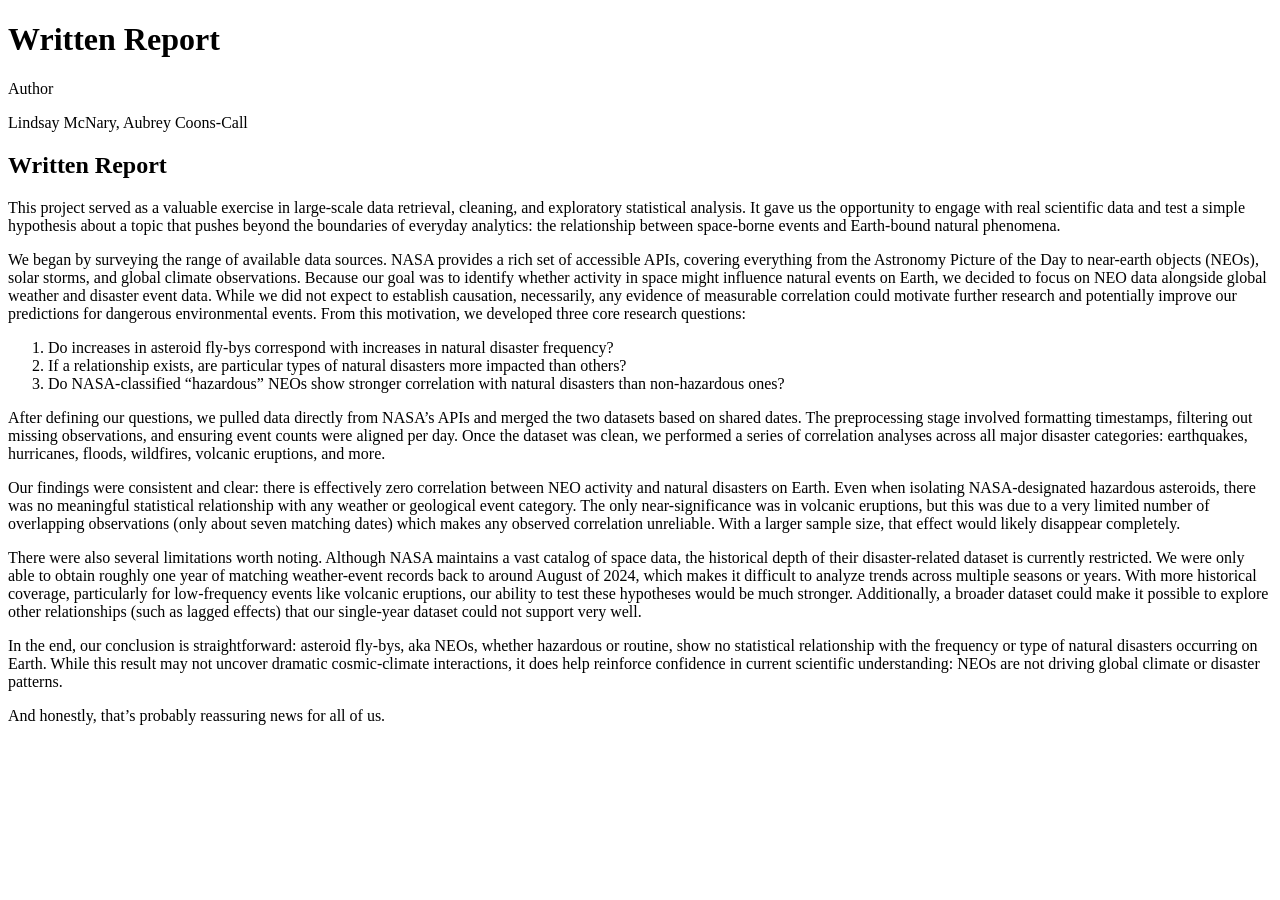
==== docs/index.html @ 2dbac59f "Add files via upload" ====
<!DOCTYPE html>
<html xmlns="http://www.w3.org/1999/xhtml" lang="en" xml:lang="en"><head>

<meta charset="utf-8">
<meta name="generator" content="quarto-1.5.57">

<meta name="viewport" content="width=device-width, initial-scale=1.0, user-scalable=yes">

<meta name="author" content="Lindsay McNary, Aubrey Coons-Call">

<title>Written Report</title>
<style>
code{white-space: pre-wrap;}
span.smallcaps{font-variant: small-caps;}
div.columns{display: flex; gap: min(4vw, 1.5em);}
div.column{flex: auto; overflow-x: auto;}
div.hanging-indent{margin-left: 1.5em; text-indent: -1.5em;}
ul.task-list{list-style: none;}
ul.task-list li input[type="checkbox"] {
  width: 0.8em;
  margin: 0 0.8em 0.2em -1em; /* quarto-specific, see https://github.com/quarto-dev/quarto-cli/issues/4556 */ 
  vertical-align: middle;
}
</style>


<script src="Written_Report_files/libs/clipboard/clipboard.min.js"></script>
<script src="Written_Report_files/libs/quarto-html/quarto.js"></script>
<script src="Written_Report_files/libs/quarto-html/popper.min.js"></script>
<script src="Written_Report_files/libs/quarto-html/tippy.umd.min.js"></script>
<script src="Written_Report_files/libs/quarto-html/anchor.min.js"></script>
<link href="Written_Report_files/libs/quarto-html/tippy.css" rel="stylesheet">
<link href="Written_Report_files/libs/quarto-html/quarto-syntax-highlighting.css" rel="stylesheet" id="quarto-text-highlighting-styles">
<script src="Written_Report_files/libs/bootstrap/bootstrap.min.js"></script>
<link href="Written_Report_files/libs/bootstrap/bootstrap-icons.css" rel="stylesheet">
<link href="Written_Report_files/libs/bootstrap/bootstrap.min.css" rel="stylesheet" id="quarto-bootstrap" data-mode="light">


</head>

<body class="fullcontent">

<div id="quarto-content" class="page-columns page-rows-contents page-layout-article">

<main class="content" id="quarto-document-content">

<header id="title-block-header" class="quarto-title-block default">
<div class="quarto-title">
<h1 class="title">Written Report</h1>
</div>



<div class="quarto-title-meta">

    <div>
    <div class="quarto-title-meta-heading">Author</div>
    <div class="quarto-title-meta-contents">
             <p>Lindsay McNary, Aubrey Coons-Call </p>
          </div>
  </div>
    
  
    
  </div>
  


</header>


<section id="written-report" class="level1">
<h1>Written Report</h1>
<p>This project served as a valuable exercise in large-scale data retrieval, cleaning, and exploratory statistical analysis. It gave us the opportunity to engage with real scientific data and test a simple hypothesis about a topic that pushes beyond the boundaries of everyday analytics: the relationship between space-borne events and Earth-bound natural phenomena.</p>
<p>We began by surveying the range of available data sources. NASA provides a rich set of accessible APIs, covering everything from the Astronomy Picture of the Day to near-earth objects (NEOs), solar storms, and global climate observations. Because our goal was to identify whether activity in space might influence natural events on Earth, we decided to focus on NEO data alongside global weather and disaster event data. While we did not expect to establish causation, necessarily, any evidence of measurable correlation could motivate further research and potentially improve our predictions for dangerous environmental events. From this motivation, we developed three core research questions:</p>
<ol type="1">
<li>Do increases in asteroid fly-bys correspond with increases in natural disaster frequency?</li>
<li>If a relationship exists, are particular types of natural disasters more impacted than others?</li>
<li>Do NASA-classified “hazardous” NEOs show stronger correlation with natural disasters than non-hazardous ones?</li>
</ol>
<p>After defining our questions, we pulled data directly from NASA’s APIs and merged the two datasets based on shared dates. The preprocessing stage involved formatting timestamps, filtering out missing observations, and ensuring event counts were aligned per day. Once the dataset was clean, we performed a series of correlation analyses across all major disaster categories: earthquakes, hurricanes, floods, wildfires, volcanic eruptions, and more.</p>
<p>Our findings were consistent and clear: there is effectively zero correlation between NEO activity and natural disasters on Earth. Even when isolating NASA-designated hazardous asteroids, there was no meaningful statistical relationship with any weather or geological event category. The only near-significance was in volcanic eruptions, but this was due to a very limited number of overlapping observations (only about seven matching dates) which makes any observed correlation unreliable. With a larger sample size, that effect would likely disappear completely.</p>
<p>There were also several limitations worth noting. Although NASA maintains a vast catalog of space data, the historical depth of their disaster-related dataset is currently restricted. We were only able to obtain roughly one year of matching weather-event records back to around August of 2024, which makes it difficult to analyze trends across multiple seasons or years. With more historical coverage, particularly for low-frequency events like volcanic eruptions, our ability to test these hypotheses would be much stronger. Additionally, a broader dataset could make it possible to explore other relationships (such as lagged effects) that our single-year dataset could not support very well.</p>
<p>In the end, our conclusion is straightforward: asteroid fly-bys, aka NEOs, whether hazardous or routine, show no statistical relationship with the frequency or type of natural disasters occurring on Earth. While this result may not uncover dramatic cosmic-climate interactions, it does help reinforce confidence in current scientific understanding: NEOs are not driving global climate or disaster patterns.</p>
<p>And honestly, that’s probably reassuring news for all of us.</p>
</section>

</main>
<!-- /main column -->
<script id="quarto-html-after-body" type="application/javascript">
window.document.addEventListener("DOMContentLoaded", function (event) {
  const toggleBodyColorMode = (bsSheetEl) => {
    const mode = bsSheetEl.getAttribute("data-mode");
    const bodyEl = window.document.querySelector("body");
    if (mode === "dark") {
      bodyEl.classList.add("quarto-dark");
      bodyEl.classList.remove("quarto-light");
    } else {
      bodyEl.classList.add("quarto-light");
      bodyEl.classList.remove("quarto-dark");
    }
  }
  const toggleBodyColorPrimary = () => {
    const bsSheetEl = window.document.querySelector("link#quarto-bootstrap");
    if (bsSheetEl) {
      toggleBodyColorMode(bsSheetEl);
    }
  }
  toggleBodyColorPrimary();  
  const icon = "";
  const anchorJS = new window.AnchorJS();
  anchorJS.options = {
    placement: 'right',
    icon: icon
  };
  anchorJS.add('.anchored');
  const isCodeAnnotation = (el) => {
    for (const clz of el.classList) {
      if (clz.startsWith('code-annotation-')) {                     
        return true;
      }
    }
    return false;
  }
  const onCopySuccess = function(e) {
    // button target
    const button = e.trigger;
    // don't keep focus
    button.blur();
    // flash "checked"
    button.classList.add('code-copy-button-checked');
    var currentTitle = button.getAttribute("title");
    button.setAttribute("title", "Copied!");
    let tooltip;
    if (window.bootstrap) {
      button.setAttribute("data-bs-toggle", "tooltip");
      button.setAttribute("data-bs-placement", "left");
      button.setAttribute("data-bs-title", "Copied!");
      tooltip = new bootstrap.Tooltip(button, 
        { trigger: "manual", 
          customClass: "code-copy-button-tooltip",
          offset: [0, -8]});
      tooltip.show();    
    }
    setTimeout(function() {
      if (tooltip) {
        tooltip.hide();
        button.removeAttribute("data-bs-title");
        button.removeAttribute("data-bs-toggle");
        button.removeAttribute("data-bs-placement");
      }
      button.setAttribute("title", currentTitle);
      button.classList.remove('code-copy-button-checked');
    }, 1000);
    // clear code selection
    e.clearSelection();
  }
  const getTextToCopy = function(trigger) {
      const codeEl = trigger.previousElementSibling.cloneNode(true);
      for (const childEl of codeEl.children) {
        if (isCodeAnnotation(childEl)) {
          childEl.remove();
        }
      }
      return codeEl.innerText;
  }
  const clipboard = new window.ClipboardJS('.code-copy-button:not([data-in-quarto-modal])', {
    text: getTextToCopy
  });
  clipboard.on('success', onCopySuccess);
  if (window.document.getElementById('quarto-embedded-source-code-modal')) {
    // For code content inside modals, clipBoardJS needs to be initialized with a container option
    // TODO: Check when it could be a function (https://github.com/zenorocha/clipboard.js/issues/860)
    const clipboardModal = new window.ClipboardJS('.code-copy-button[data-in-quarto-modal]', {
      text: getTextToCopy,
      container: window.document.getElementById('quarto-embedded-source-code-modal')
    });
    clipboardModal.on('success', onCopySuccess);
  }
    var localhostRegex = new RegExp(/^(?:http|https):\/\/localhost\:?[0-9]*\//);
    var mailtoRegex = new RegExp(/^mailto:/);
      var filterRegex = new RegExp('/' + window.location.host + '/');
    var isInternal = (href) => {
        return filterRegex.test(href) || localhostRegex.test(href) || mailtoRegex.test(href);
    }
    // Inspect non-navigation links and adorn them if external
 	var links = window.document.querySelectorAll('a[href]:not(.nav-link):not(.navbar-brand):not(.toc-action):not(.sidebar-link):not(.sidebar-item-toggle):not(.pagination-link):not(.no-external):not([aria-hidden]):not(.dropdown-item):not(.quarto-navigation-tool):not(.about-link)');
    for (var i=0; i<links.length; i++) {
      const link = links[i];
      if (!isInternal(link.href)) {
        // undo the damage that might have been done by quarto-nav.js in the case of
        // links that we want to consider external
        if (link.dataset.originalHref !== undefined) {
          link.href = link.dataset.originalHref;
        }
      }
    }
  function tippyHover(el, contentFn, onTriggerFn, onUntriggerFn) {
    const config = {
      allowHTML: true,
      maxWidth: 500,
      delay: 100,
      arrow: false,
      appendTo: function(el) {
          return el.parentElement;
      },
      interactive: true,
      interactiveBorder: 10,
      theme: 'quarto',
      placement: 'bottom-start',
    };
    if (contentFn) {
      config.content = contentFn;
    }
    if (onTriggerFn) {
      config.onTrigger = onTriggerFn;
    }
    if (onUntriggerFn) {
      config.onUntrigger = onUntriggerFn;
    }
    window.tippy(el, config); 
  }
  const noterefs = window.document.querySelectorAll('a[role="doc-noteref"]');
  for (var i=0; i<noterefs.length; i++) {
    const ref = noterefs[i];
    tippyHover(ref, function() {
      // use id or data attribute instead here
      let href = ref.getAttribute('data-footnote-href') || ref.getAttribute('href');
      try { href = new URL(href).hash; } catch {}
      const id = href.replace(/^#\/?/, "");
      const note = window.document.getElementById(id);
      if (note) {
        return note.innerHTML;
      } else {
        return "";
      }
    });
  }
  const xrefs = window.document.querySelectorAll('a.quarto-xref');
  const processXRef = (id, note) => {
    // Strip column container classes
    const stripColumnClz = (el) => {
      el.classList.remove("page-full", "page-columns");
      if (el.children) {
        for (const child of el.children) {
          stripColumnClz(child);
        }
      }
    }
    stripColumnClz(note)
    if (id === null || id.startsWith('sec-')) {
      // Special case sections, only their first couple elements
      const container = document.createElement("div");
      if (note.children && note.children.length > 2) {
        container.appendChild(note.children[0].cloneNode(true));
        for (let i = 1; i < note.children.length; i++) {
          const child = note.children[i];
          if (child.tagName === "P" && child.innerText === "") {
            continue;
          } else {
            container.appendChild(child.cloneNode(true));
            break;
          }
        }
        if (window.Quarto?.typesetMath) {
          window.Quarto.typesetMath(container);
        }
        return container.innerHTML
      } else {
        if (window.Quarto?.typesetMath) {
          window.Quarto.typesetMath(note);
        }
        return note.innerHTML;
      }
    } else {
      // Remove any anchor links if they are present
      const anchorLink = note.querySelector('a.anchorjs-link');
      if (anchorLink) {
        anchorLink.remove();
      }
      if (window.Quarto?.typesetMath) {
        window.Quarto.typesetMath(note);
      }
      // TODO in 1.5, we should make sure this works without a callout special case
      if (note.classList.contains("callout")) {
        return note.outerHTML;
      } else {
        return note.innerHTML;
      }
    }
  }
  for (var i=0; i<xrefs.length; i++) {
    const xref = xrefs[i];
    tippyHover(xref, undefined, function(instance) {
      instance.disable();
      let url = xref.getAttribute('href');
      let hash = undefined; 
      if (url.startsWith('#')) {
        hash = url;
      } else {
        try { hash = new URL(url).hash; } catch {}
      }
      if (hash) {
        const id = hash.replace(/^#\/?/, "");
        const note = window.document.getElementById(id);
        if (note !== null) {
          try {
            const html = processXRef(id, note.cloneNode(true));
            instance.setContent(html);
          } finally {
            instance.enable();
            instance.show();
          }
        } else {
          // See if we can fetch this
          fetch(url.split('#')[0])
          .then(res => res.text())
          .then(html => {
            const parser = new DOMParser();
            const htmlDoc = parser.parseFromString(html, "text/html");
            const note = htmlDoc.getElementById(id);
            if (note !== null) {
              const html = processXRef(id, note);
              instance.setContent(html);
            } 
          }).finally(() => {
            instance.enable();
            instance.show();
          });
        }
      } else {
        // See if we can fetch a full url (with no hash to target)
        // This is a special case and we should probably do some content thinning / targeting
        fetch(url)
        .then(res => res.text())
        .then(html => {
          const parser = new DOMParser();
          const htmlDoc = parser.parseFromString(html, "text/html");
          const note = htmlDoc.querySelector('main.content');
          if (note !== null) {
            // This should only happen for chapter cross references
            // (since there is no id in the URL)
            // remove the first header
            if (note.children.length > 0 && note.children[0].tagName === "HEADER") {
              note.children[0].remove();
            }
            const html = processXRef(null, note);
            instance.setContent(html);
          } 
        }).finally(() => {
          instance.enable();
          instance.show();
        });
      }
    }, function(instance) {
    });
  }
      let selectedAnnoteEl;
      const selectorForAnnotation = ( cell, annotation) => {
        let cellAttr = 'data-code-cell="' + cell + '"';
        let lineAttr = 'data-code-annotation="' +  annotation + '"';
        const selector = 'span[' + cellAttr + '][' + lineAttr + ']';
        return selector;
      }
      const selectCodeLines = (annoteEl) => {
        const doc = window.document;
        const targetCell = annoteEl.getAttribute("data-target-cell");
        const targetAnnotation = annoteEl.getAttribute("data-target-annotation");
        const annoteSpan = window.document.querySelector(selectorForAnnotation(targetCell, targetAnnotation));
        const lines = annoteSpan.getAttribute("data-code-lines").split(",");
        const lineIds = lines.map((line) => {
          return targetCell + "-" + line;
        })
        let top = null;
        let height = null;
        let parent = null;
        if (lineIds.length > 0) {
            //compute the position of the single el (top and bottom and make a div)
            const el = window.document.getElementById(lineIds[0]);
            top = el.offsetTop;
            height = el.offsetHeight;
            parent = el.parentElement.parentElement;
          if (lineIds.length > 1) {
            const lastEl = window.document.getElementById(lineIds[lineIds.length - 1]);
            const bottom = lastEl.offsetTop + lastEl.offsetHeight;
            height = bottom - top;
          }
          if (top !== null && height !== null && parent !== null) {
            // cook up a div (if necessary) and position it 
            let div = window.document.getElementById("code-annotation-line-highlight");
            if (div === null) {
              div = window.document.createElement("div");
              div.setAttribute("id", "code-annotation-line-highlight");
              div.style.position = 'absolute';
              parent.appendChild(div);
            }
            div.style.top = top - 2 + "px";
            div.style.height = height + 4 + "px";
            div.style.left = 0;
            let gutterDiv = window.document.getElementById("code-annotation-line-highlight-gutter");
            if (gutterDiv === null) {
              gutterDiv = window.document.createElement("div");
              gutterDiv.setAttribute("id", "code-annotation-line-highlight-gutter");
              gutterDiv.style.position = 'absolute';
              const codeCell = window.document.getElementById(targetCell);
              const gutter = codeCell.querySelector('.code-annotation-gutter');
              gutter.appendChild(gutterDiv);
            }
            gutterDiv.style.top = top - 2 + "px";
            gutterDiv.style.height = height + 4 + "px";
          }
          selectedAnnoteEl = annoteEl;
        }
      };
      const unselectCodeLines = () => {
        const elementsIds = ["code-annotation-line-highlight", "code-annotation-line-highlight-gutter"];
        elementsIds.forEach((elId) => {
          const div = window.document.getElementById(elId);
          if (div) {
            div.remove();
          }
        });
        selectedAnnoteEl = undefined;
      };
        // Handle positioning of the toggle
    window.addEventListener(
      "resize",
      throttle(() => {
        elRect = undefined;
        if (selectedAnnoteEl) {
          selectCodeLines(selectedAnnoteEl);
        }
      }, 10)
    );
    function throttle(fn, ms) {
    let throttle = false;
    let timer;
      return (...args) => {
        if(!throttle) { // first call gets through
            fn.apply(this, args);
            throttle = true;
        } else { // all the others get throttled
            if(timer) clearTimeout(timer); // cancel #2
            timer = setTimeout(() => {
              fn.apply(this, args);
              timer = throttle = false;
            }, ms);
        }
      };
    }
      // Attach click handler to the DT
      const annoteDls = window.document.querySelectorAll('dt[data-target-cell]');
      for (const annoteDlNode of annoteDls) {
        annoteDlNode.addEventListener('click', (event) => {
          const clickedEl = event.target;
          if (clickedEl !== selectedAnnoteEl) {
            unselectCodeLines();
            const activeEl = window.document.querySelector('dt[data-target-cell].code-annotation-active');
            if (activeEl) {
              activeEl.classList.remove('code-annotation-active');
            }
            selectCodeLines(clickedEl);
            clickedEl.classList.add('code-annotation-active');
          } else {
            // Unselect the line
            unselectCodeLines();
            clickedEl.classList.remove('code-annotation-active');
          }
        });
      }
  const findCites = (el) => {
    const parentEl = el.parentElement;
    if (parentEl) {
      const cites = parentEl.dataset.cites;
      if (cites) {
        return {
          el,
          cites: cites.split(' ')
        };
      } else {
        return findCites(el.parentElement)
      }
    } else {
      return undefined;
    }
  };
  var bibliorefs = window.document.querySelectorAll('a[role="doc-biblioref"]');
  for (var i=0; i<bibliorefs.length; i++) {
    const ref = bibliorefs[i];
    const citeInfo = findCites(ref);
    if (citeInfo) {
      tippyHover(citeInfo.el, function() {
        var popup = window.document.createElement('div');
        citeInfo.cites.forEach(function(cite) {
          var citeDiv = window.document.createElement('div');
          citeDiv.classList.add('hanging-indent');
          citeDiv.classList.add('csl-entry');
          var biblioDiv = window.document.getElementById('ref-' + cite);
          if (biblioDiv) {
            citeDiv.innerHTML = biblioDiv.innerHTML;
          }
          popup.appendChild(citeDiv);
        });
        return popup.innerHTML;
      });
    }
  }
});
</script>
</div> <!-- /content -->




</body></html>
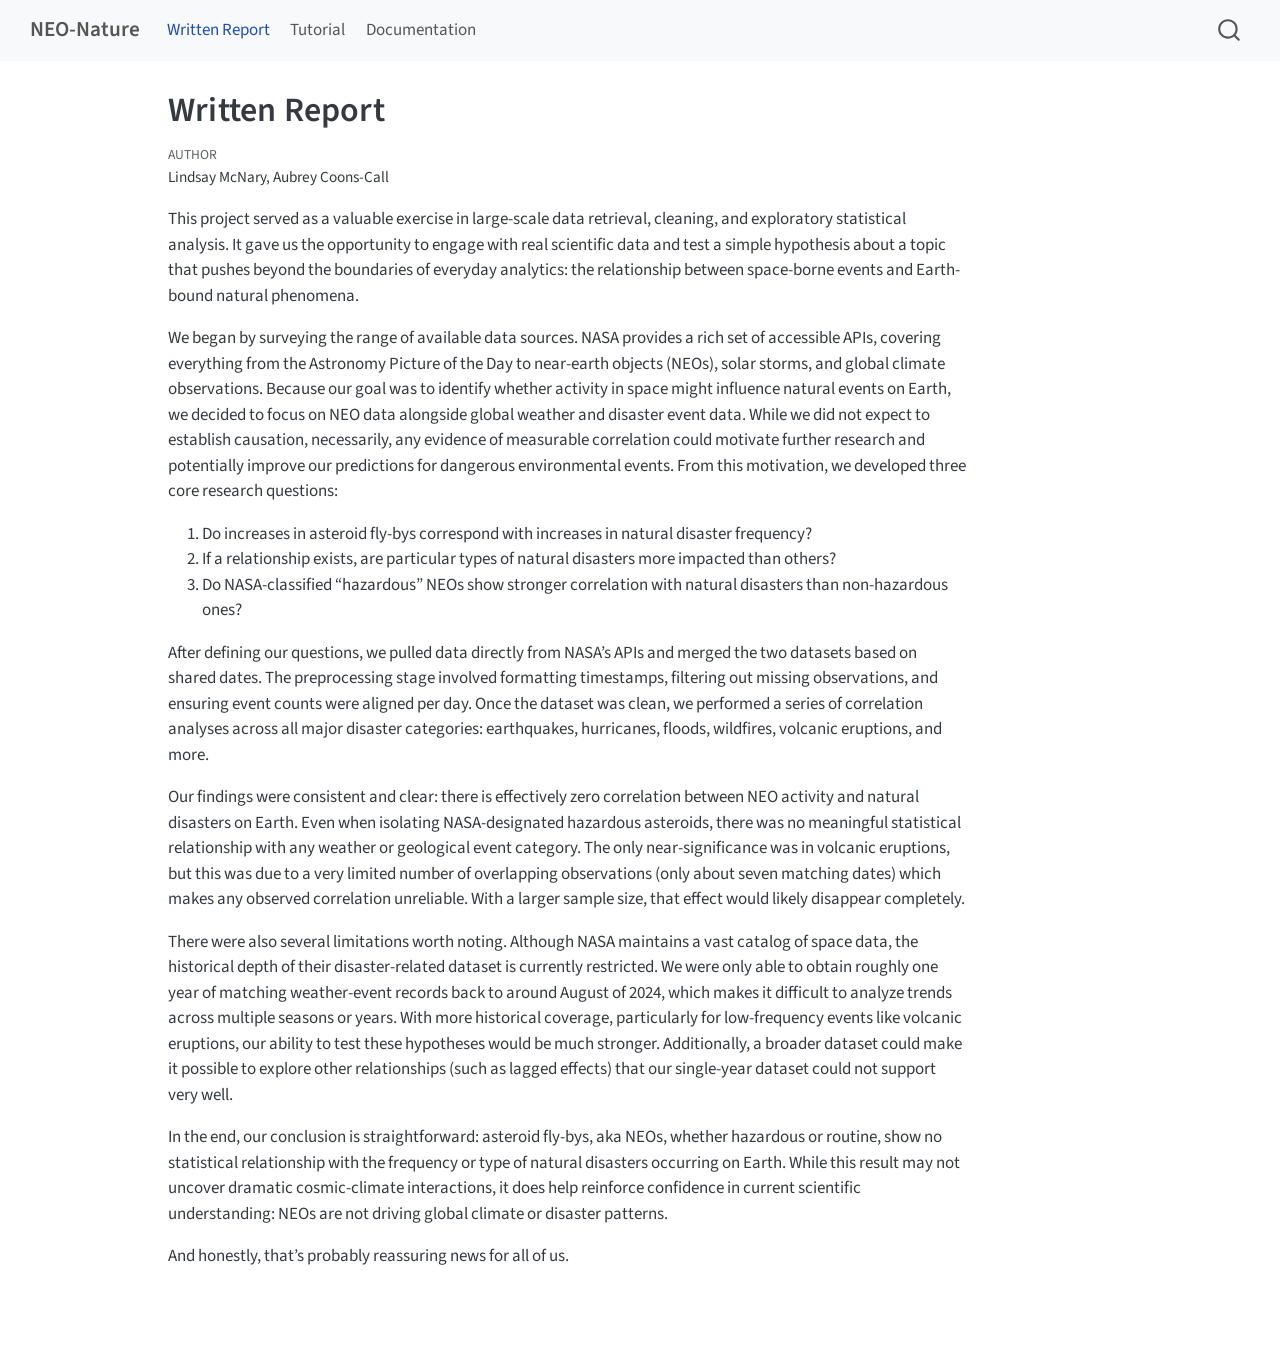
==== commit 65e99870: "fixed_my_doc_thing" ====
--- a/docs/index.html
+++ b/docs/index.html
@@ -8,7 +8,7 @@
 
 <meta name="author" content="Lindsay McNary, Aubrey Coons-Call">
 
-<title>Written Report</title>
+<title>Written Report – NEO-Nature</title>
 <style>
 code{white-space: pre-wrap;}
 span.smallcaps{font-variant: small-caps;}
@@ -24,24 +24,98 @@
 </style>
 
 
-<script src="Written_Report_files/libs/clipboard/clipboard.min.js"></script>
-<script src="Written_Report_files/libs/quarto-html/quarto.js"></script>
-<script src="Written_Report_files/libs/quarto-html/popper.min.js"></script>
-<script src="Written_Report_files/libs/quarto-html/tippy.umd.min.js"></script>
-<script src="Written_Report_files/libs/quarto-html/anchor.min.js"></script>
-<link href="Written_Report_files/libs/quarto-html/tippy.css" rel="stylesheet">
-<link href="Written_Report_files/libs/quarto-html/quarto-syntax-highlighting.css" rel="stylesheet" id="quarto-text-highlighting-styles">
-<script src="Written_Report_files/libs/bootstrap/bootstrap.min.js"></script>
-<link href="Written_Report_files/libs/bootstrap/bootstrap-icons.css" rel="stylesheet">
-<link href="Written_Report_files/libs/bootstrap/bootstrap.min.css" rel="stylesheet" id="quarto-bootstrap" data-mode="light">
-
-
+<script src="site_libs/quarto-nav/quarto-nav.js"></script>
+<script src="site_libs/quarto-nav/headroom.min.js"></script>
+<script src="site_libs/clipboard/clipboard.min.js"></script>
+<script src="site_libs/quarto-search/autocomplete.umd.js"></script>
+<script src="site_libs/quarto-search/fuse.min.js"></script>
+<script src="site_libs/quarto-search/quarto-search.js"></script>
+<meta name="quarto:offset" content="./">
+<script src="site_libs/quarto-html/quarto.js"></script>
+<script src="site_libs/quarto-html/popper.min.js"></script>
+<script src="site_libs/quarto-html/tippy.umd.min.js"></script>
+<script src="site_libs/quarto-html/anchor.min.js"></script>
+<link href="site_libs/quarto-html/tippy.css" rel="stylesheet">
+<link href="site_libs/quarto-html/quarto-syntax-highlighting.css" rel="stylesheet" id="quarto-text-highlighting-styles">
+<script src="site_libs/bootstrap/bootstrap.min.js"></script>
+<link href="site_libs/bootstrap/bootstrap-icons.css" rel="stylesheet">
+<link href="site_libs/bootstrap/bootstrap.min.css" rel="stylesheet" id="quarto-bootstrap" data-mode="light">
+<script id="quarto-search-options" type="application/json">{
+  "location": "navbar",
+  "copy-button": false,
+  "collapse-after": 3,
+  "panel-placement": "end",
+  "type": "overlay",
+  "limit": 50,
+  "keyboard-shortcut": [
+    "f",
+    "/",
+    "s"
+  ],
+  "show-item-context": false,
+  "language": {
+    "search-no-results-text": "No results",
+    "search-matching-documents-text": "matching documents",
+    "search-copy-link-title": "Copy link to search",
+    "search-hide-matches-text": "Hide additional matches",
+    "search-more-match-text": "more match in this document",
+    "search-more-matches-text": "more matches in this document",
+    "search-clear-button-title": "Clear",
+    "search-text-placeholder": "",
+    "search-detached-cancel-button-title": "Cancel",
+    "search-submit-button-title": "Submit",
+    "search-label": "Search"
+  }
+}</script>
+
+
+<link rel="stylesheet" href="styles.css">
 </head>
 
-<body class="fullcontent">
-
-<div id="quarto-content" class="page-columns page-rows-contents page-layout-article">
-
+<body class="nav-fixed">
+
+<div id="quarto-search-results"></div>
+  <header id="quarto-header" class="headroom fixed-top">
+    <nav class="navbar navbar-expand-lg " data-bs-theme="dark">
+      <div class="navbar-container container-fluid">
+      <div class="navbar-brand-container mx-auto">
+    <a class="navbar-brand" href="./index.html">
+    <span class="navbar-title">NEO-Nature</span>
+    </a>
+  </div>
+            <div id="quarto-search" class="" title="Search"></div>
+          <button class="navbar-toggler" type="button" data-bs-toggle="collapse" data-bs-target="#navbarCollapse" aria-controls="navbarCollapse" role="menu" aria-expanded="false" aria-label="Toggle navigation" onclick="if (window.quartoToggleHeadroom) { window.quartoToggleHeadroom(); }">
+  <span class="navbar-toggler-icon"></span>
+</button>
+          <div class="collapse navbar-collapse" id="navbarCollapse">
+            <ul class="navbar-nav navbar-nav-scroll me-auto">
+  <li class="nav-item">
+    <a class="nav-link active" href="./index.html" aria-current="page"> 
+<span class="menu-text">Written Report</span></a>
+  </li>  
+  <li class="nav-item">
+    <a class="nav-link" href="./Tutorial.html"> 
+<span class="menu-text">Tutorial</span></a>
+  </li>  
+  <li class="nav-item">
+    <a class="nav-link" href="./Documentation.html"> 
+<span class="menu-text">Documentation</span></a>
+  </li>  
+</ul>
+          </div> <!-- /navcollapse -->
+            <div class="quarto-navbar-tools">
+</div>
+      </div> <!-- /container-fluid -->
+    </nav>
+</header>
+<!-- content -->
+<div id="quarto-content" class="quarto-container page-columns page-rows-contents page-layout-article page-navbar">
+<!-- sidebar -->
+<!-- margin-sidebar -->
+    <div id="quarto-margin-sidebar" class="sidebar margin-sidebar zindex-bottom">
+        
+    </div>
+<!-- main -->
 <main class="content" id="quarto-document-content">
 
 <header id="title-block-header" class="quarto-title-block default">
@@ -69,8 +143,6 @@
 </header>
 
 
-<section id="written-report" class="level1">
-<h1>Written Report</h1>
 <p>This project served as a valuable exercise in large-scale data retrieval, cleaning, and exploratory statistical analysis. It gave us the opportunity to engage with real scientific data and test a simple hypothesis about a topic that pushes beyond the boundaries of everyday analytics: the relationship between space-borne events and Earth-bound natural phenomena.</p>
 <p>We began by surveying the range of available data sources. NASA provides a rich set of accessible APIs, covering everything from the Astronomy Picture of the Day to near-earth objects (NEOs), solar storms, and global climate observations. Because our goal was to identify whether activity in space might influence natural events on Earth, we decided to focus on NEO data alongside global weather and disaster event data. While we did not expect to establish causation, necessarily, any evidence of measurable correlation could motivate further research and potentially improve our predictions for dangerous environmental events. From this motivation, we developed three core research questions:</p>
 <ol type="1">
@@ -83,10 +155,10 @@
 <p>There were also several limitations worth noting. Although NASA maintains a vast catalog of space data, the historical depth of their disaster-related dataset is currently restricted. We were only able to obtain roughly one year of matching weather-event records back to around August of 2024, which makes it difficult to analyze trends across multiple seasons or years. With more historical coverage, particularly for low-frequency events like volcanic eruptions, our ability to test these hypotheses would be much stronger. Additionally, a broader dataset could make it possible to explore other relationships (such as lagged effects) that our single-year dataset could not support very well.</p>
 <p>In the end, our conclusion is straightforward: asteroid fly-bys, aka NEOs, whether hazardous or routine, show no statistical relationship with the frequency or type of natural disasters occurring on Earth. While this result may not uncover dramatic cosmic-climate interactions, it does help reinforce confidence in current scientific understanding: NEOs are not driving global climate or disaster patterns.</p>
 <p>And honestly, that’s probably reassuring news for all of us.</p>
-</section>
-
-</main>
-<!-- /main column -->
+
+
+
+</main> <!-- /main -->
 <script id="quarto-html-after-body" type="application/javascript">
 window.document.addEventListener("DOMContentLoaded", function (event) {
   const toggleBodyColorMode = (bsSheetEl) => {
--- a/docs/site_libs/quarto-html/tippy.css
+++ b/docs/site_libs/quarto-html/tippy.css
@@ -0,0 +1 @@
+.tippy-box[data-animation=fade][data-state=hidden]{opacity:0}[data-tippy-root]{max-width:calc(100vw - 10px)}.tippy-box{position:relative;background-color:#333;color:#fff;border-radius:4px;font-size:14px;line-height:1.4;white-space:normal;outline:0;transition-property:transform,visibility,opacity}.tippy-box[data-placement^=top]>.tippy-arrow{bottom:0}.tippy-box[data-placement^=top]>.tippy-arrow:before{bottom:-7px;left:0;border-width:8px 8px 0;border-top-color:initial;transform-origin:center top}.tippy-box[data-placement^=bottom]>.tippy-arrow{top:0}.tippy-box[data-placement^=bottom]>.tippy-arrow:before{top:-7px;left:0;border-width:0 8px 8px;border-bottom-color:initial;transform-origin:center bottom}.tippy-box[data-placement^=left]>.tippy-arrow{right:0}.tippy-box[data-placement^=left]>.tippy-arrow:before{border-width:8px 0 8px 8px;border-left-color:initial;right:-7px;transform-origin:center left}.tippy-box[data-placement^=right]>.tippy-arrow{left:0}.tippy-box[data-placement^=right]>.tippy-arrow:before{left:-7px;border-width:8px 8px 8px 0;border-right-color:initial;transform-origin:center right}.tippy-box[data-inertia][data-state=visible]{transition-timing-function:cubic-bezier(.54,1.5,.38,1.11)}.tippy-arrow{width:16px;height:16px;color:#333}.tippy-arrow:before{content:"";position:absolute;border-color:transparent;border-style:solid}.tippy-content{position:relative;padding:5px 9px;z-index:1}
--- a/docs/site_libs/quarto-html/quarto-syntax-highlighting.css
+++ b/docs/site_libs/quarto-html/quarto-syntax-highlighting.css
@@ -0,0 +1,205 @@
+/* quarto syntax highlight colors */
+:root {
+  --quarto-hl-ot-color: #003B4F;
+  --quarto-hl-at-color: #657422;
+  --quarto-hl-ss-color: #20794D;
+  --quarto-hl-an-color: #5E5E5E;
+  --quarto-hl-fu-color: #4758AB;
+  --quarto-hl-st-color: #20794D;
+  --quarto-hl-cf-color: #003B4F;
+  --quarto-hl-op-color: #5E5E5E;
+  --quarto-hl-er-color: #AD0000;
+  --quarto-hl-bn-color: #AD0000;
+  --quarto-hl-al-color: #AD0000;
+  --quarto-hl-va-color: #111111;
+  --quarto-hl-bu-color: inherit;
+  --quarto-hl-ex-color: inherit;
+  --quarto-hl-pp-color: #AD0000;
+  --quarto-hl-in-color: #5E5E5E;
+  --quarto-hl-vs-color: #20794D;
+  --quarto-hl-wa-color: #5E5E5E;
+  --quarto-hl-do-color: #5E5E5E;
+  --quarto-hl-im-color: #00769E;
+  --quarto-hl-ch-color: #20794D;
+  --quarto-hl-dt-color: #AD0000;
+  --quarto-hl-fl-color: #AD0000;
+  --quarto-hl-co-color: #5E5E5E;
+  --quarto-hl-cv-color: #5E5E5E;
+  --quarto-hl-cn-color: #8f5902;
+  --quarto-hl-sc-color: #5E5E5E;
+  --quarto-hl-dv-color: #AD0000;
+  --quarto-hl-kw-color: #003B4F;
+}
+
+/* other quarto variables */
+:root {
+  --quarto-font-monospace: SFMono-Regular, Menlo, Monaco, Consolas, "Liberation Mono", "Courier New", monospace;
+}
+
+pre > code.sourceCode > span {
+  color: #003B4F;
+}
+
+code span {
+  color: #003B4F;
+}
+
+code.sourceCode > span {
+  color: #003B4F;
+}
+
+div.sourceCode,
+div.sourceCode pre.sourceCode {
+  color: #003B4F;
+}
+
+code span.ot {
+  color: #003B4F;
+  font-style: inherit;
+}
+
+code span.at {
+  color: #657422;
+  font-style: inherit;
+}
+
+code span.ss {
+  color: #20794D;
+  font-style: inherit;
+}
+
+code span.an {
+  color: #5E5E5E;
+  font-style: inherit;
+}
+
+code span.fu {
+  color: #4758AB;
+  font-style: inherit;
+}
+
+code span.st {
+  color: #20794D;
+  font-style: inherit;
+}
+
+code span.cf {
+  color: #003B4F;
+  font-weight: bold;
+  font-style: inherit;
+}
+
+code span.op {
+  color: #5E5E5E;
+  font-style: inherit;
+}
+
+code span.er {
+  color: #AD0000;
+  font-style: inherit;
+}
+
+code span.bn {
+  color: #AD0000;
+  font-style: inherit;
+}
+
+code span.al {
+  color: #AD0000;
+  font-style: inherit;
+}
+
+code span.va {
+  color: #111111;
+  font-style: inherit;
+}
+
+code span.bu {
+  font-style: inherit;
+}
+
+code span.ex {
+  font-style: inherit;
+}
+
+code span.pp {
+  color: #AD0000;
+  font-style: inherit;
+}
+
+code span.in {
+  color: #5E5E5E;
+  font-style: inherit;
+}
+
+code span.vs {
+  color: #20794D;
+  font-style: inherit;
+}
+
+code span.wa {
+  color: #5E5E5E;
+  font-style: italic;
+}
+
+code span.do {
+  color: #5E5E5E;
+  font-style: italic;
+}
+
+code span.im {
+  color: #00769E;
+  font-style: inherit;
+}
+
+code span.ch {
+  color: #20794D;
+  font-style: inherit;
+}
+
+code span.dt {
+  color: #AD0000;
+  font-style: inherit;
+}
+
+code span.fl {
+  color: #AD0000;
+  font-style: inherit;
+}
+
+code span.co {
+  color: #5E5E5E;
+  font-style: inherit;
+}
+
+code span.cv {
+  color: #5E5E5E;
+  font-style: italic;
+}
+
+code span.cn {
+  color: #8f5902;
+  font-style: inherit;
+}
+
+code span.sc {
+  color: #5E5E5E;
+  font-style: inherit;
+}
+
+code span.dv {
+  color: #AD0000;
+  font-style: inherit;
+}
+
+code span.kw {
+  color: #003B4F;
+  font-weight: bold;
+  font-style: inherit;
+}
+
+.prevent-inlining {
+  content: "</";
+}
+
+/*# sourceMappingURL=debc5d5d77c3f9108843748ff7464032.css.map */
--- a/docs/styles.css
+++ b/docs/styles.css
@@ -0,0 +1,15 @@
+:root {
+  --neo-accent: #2a7f62;
+}
+
+a {
+  color: var(--neo-accent);
+}
+
+.navbar-brand {
+  font-weight: 600;
+}
+
+.quarto-title-block .title {
+  letter-spacing: 0.2px;
+}
